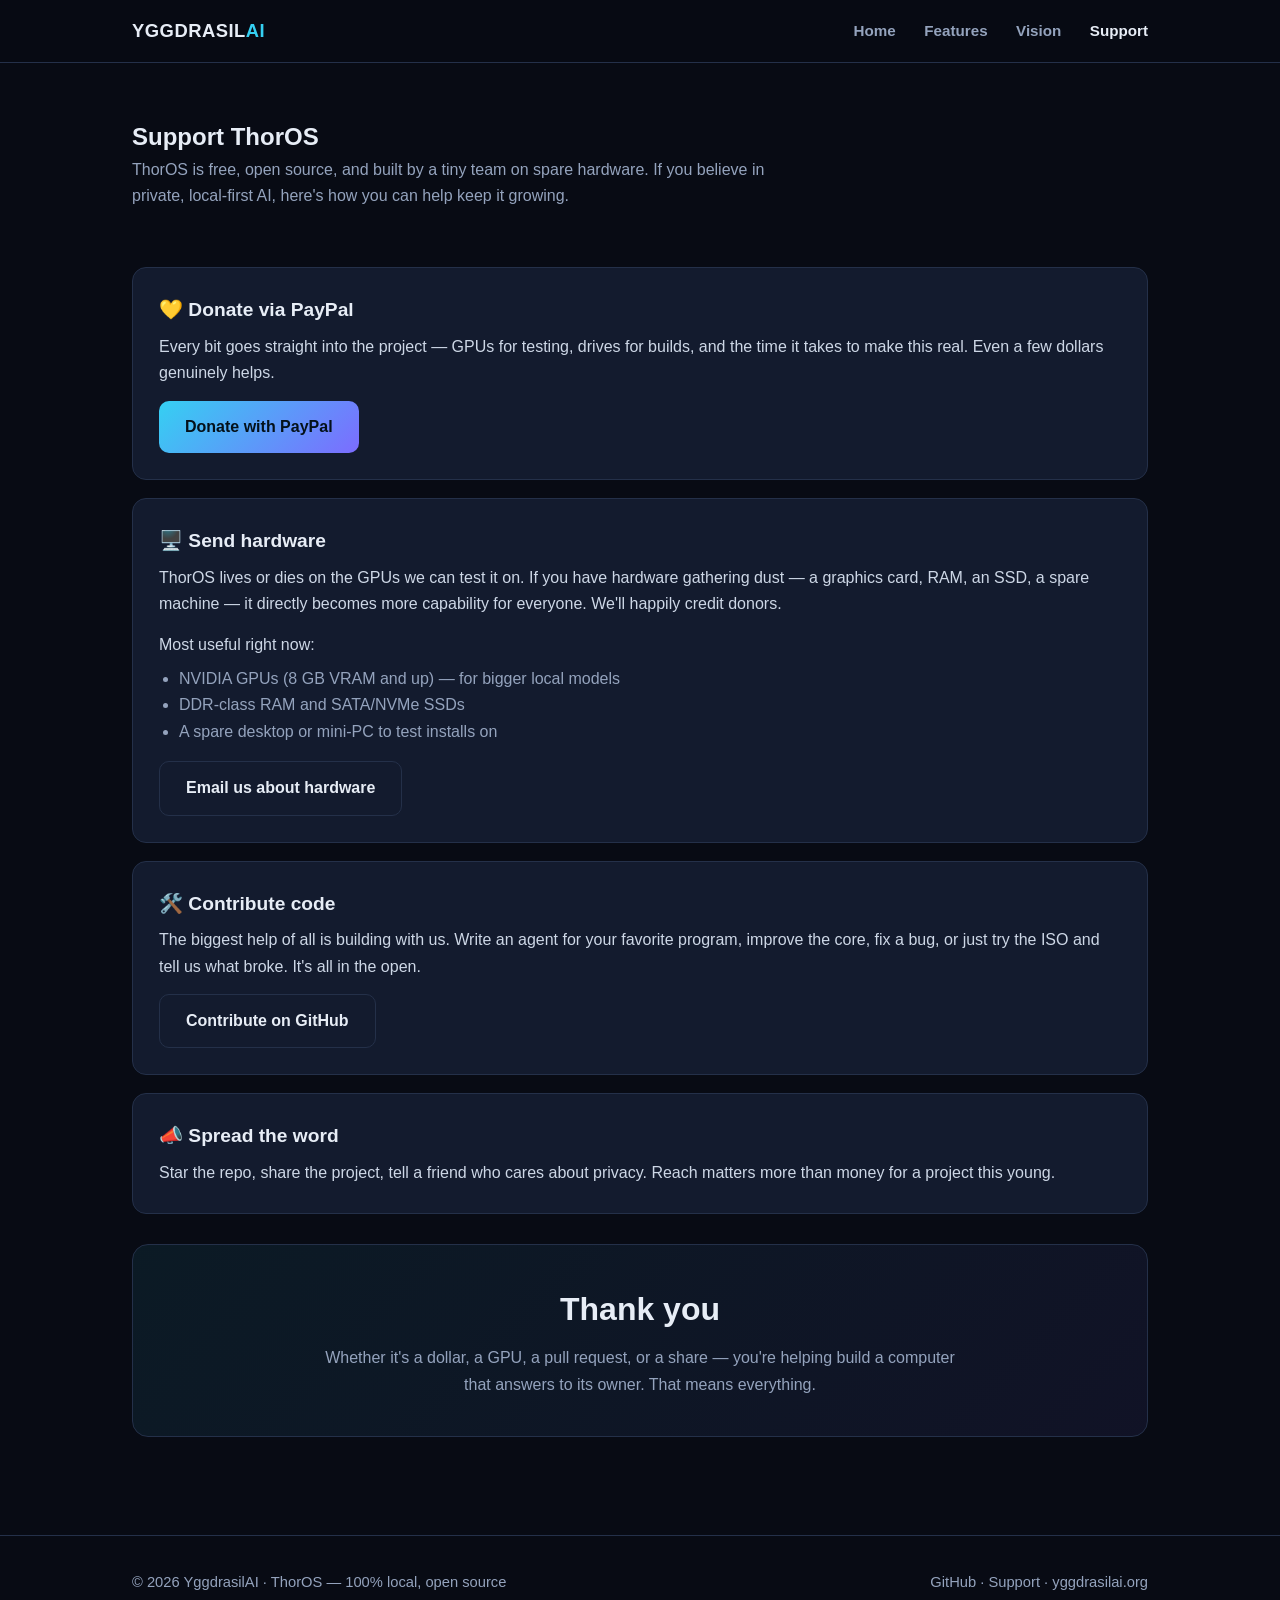
==== website/donate.html @ 90468671 "website: static ThorOS / YggdrasilAI site (home, features, vision, support)" ====
<!DOCTYPE html>
<html lang="en">
<head>
<meta charset="utf-8">
<meta name="viewport" content="width=device-width, initial-scale=1">
<title>Support — ThorOS</title>
<meta name="description" content="ThorOS is built by a tiny team on a shoestring. Support it with a PayPal donation, by sending hardware, or by contributing code.">
<link rel="stylesheet" href="style.css">
</head>
<body>

<header class="nav"><div class="container">
  <a class="brand" href="index.html">YGGDRASIL<span>AI</span></a>
  <nav class="links">
    <a href="index.html">Home</a>
    <a href="features.html">Features</a>
    <a href="vision.html">Vision</a>
    <a href="donate.html" class="active">Support</a>
  </nav>
</div></header>

<div class="page-head"><div class="container">
  <h2>Support ThorOS</h2>
  <p class="sub">ThorOS is free, open source, and built by a tiny team on spare hardware. If you
  believe in private, local-first AI, here's how you can help keep it growing.</p>
</div></div>

<section style="padding-top:18px"><div class="container">

  <div class="support-opt">
    <h3>💛 Donate via PayPal</h3>
    <p>Every bit goes straight into the project — GPUs for testing, drives for builds, and the
    time it takes to make this real. Even a few dollars genuinely helps.</p>
    <a class="btn primary" href="https://www.paypal.com/paypalme/REPLACE_ME">Donate with PayPal</a>
  </div>

  <div class="support-opt">
    <h3>🖥️ Send hardware</h3>
    <p>ThorOS lives or dies on the GPUs we can test it on. If you have hardware gathering dust —
    a graphics card, RAM, an SSD, a spare machine — it directly becomes more capability for
    everyone. We'll happily credit donors.</p>
    <p style="margin-bottom:0">Most useful right now:</p>
    <ul style="color:var(--muted);margin:8px 0 16px 20px">
      <li>NVIDIA GPUs (8&nbsp;GB VRAM and up) — for bigger local models</li>
      <li>DDR-class RAM and SATA/NVMe SSDs</li>
      <li>A spare desktop or mini-PC to test installs on</li>
    </ul>
    <a class="btn ghost" href="mailto:contact@yggdrasilai.org?subject=ThorOS%20hardware%20donation">Email us about hardware</a>
  </div>

  <div class="support-opt">
    <h3>🛠️ Contribute code</h3>
    <p>The biggest help of all is building with us. Write an agent for your favorite program,
    improve the core, fix a bug, or just try the ISO and tell us what broke. It's all in the open.</p>
    <a class="btn ghost" href="https://github.com/csakytech/YggdrasilOS">Contribute on GitHub</a>
  </div>

  <div class="support-opt" style="margin-bottom:0">
    <h3>📣 Spread the word</h3>
    <p style="margin-bottom:0">Star the repo, share the project, tell a friend who cares about
    privacy. Reach matters more than money for a project this young.</p>
  </div>

  <div class="callout" style="margin-top:30px">
    <h2>Thank you</h2>
    <p class="sub" style="margin:10px auto 0">Whether it's a dollar, a GPU, a pull request, or a
    share — you're helping build a computer that answers to its owner. That means everything.</p>
  </div>

</div></section>

<footer><div class="container">
  <div>© 2026 YggdrasilAI · ThorOS — 100% local, open source</div>
  <div><a href="https://github.com/csakytech/YggdrasilOS">GitHub</a> ·
       <a href="donate.html">Support</a> ·
       <a href="https://www.yggdrasilai.org">yggdrasilai.org</a></div>
</div></footer>

</body>
</html>
---- website/style.css ----
/* ThorOS / YggdrasilAI — site theme. Dark, Norse/cyber, lightweight, no external deps. */
:root{
  --bg:#080b14; --bg2:#0e1320; --surface:#131b2e; --border:#243049;
  --text:#e7edf6; --muted:#94a3bd; --soft:#cdd7e6;
  --accent:#35d0f2; --accent2:#7c6cff; --gold:#e3b04b;
  --maxw:1060px;
}
*{box-sizing:border-box;margin:0;padding:0}
html{scroll-behavior:smooth}
body{font-family:-apple-system,BlinkMacSystemFont,"Segoe UI",Roboto,Helvetica,Arial,sans-serif;
  background:var(--bg);color:var(--text);line-height:1.65;-webkit-font-smoothing:antialiased}
a{color:var(--accent);text-decoration:none}
a:hover{text-decoration:underline}
.container{max-width:var(--maxw);margin:0 auto;padding:0 22px}

/* nav */
header.nav{position:sticky;top:0;z-index:50;background:rgba(8,11,20,.86);
  backdrop-filter:blur(8px);border-bottom:1px solid var(--border)}
.nav .container{display:flex;align-items:center;justify-content:space-between;height:62px}
.brand{font-weight:800;letter-spacing:.5px;font-size:1.15rem;color:var(--text)}
.brand span{color:var(--accent)}
nav.links a{color:var(--muted);margin-left:24px;font-weight:600;font-size:.95rem}
nav.links a:hover,nav.links a.active{color:var(--text);text-decoration:none}

/* hero */
.hero{position:relative;text-align:center;padding:104px 0 92px;overflow:hidden}
.hero::before{content:"";position:absolute;inset:0;
  background:url('assets/wallpaper.png') center/cover;opacity:.30;z-index:-2}
.hero::after{content:"";position:absolute;inset:0;
  background:radial-gradient(ellipse at center,rgba(8,11,20,.25),var(--bg) 78%);z-index:-1}
.hero h1{font-size:clamp(2.6rem,6vw,4.4rem);font-weight:900;letter-spacing:1px;line-height:1.04}
.hero .tag{color:var(--accent);font-weight:700;margin-top:10px;letter-spacing:2px;
  text-transform:uppercase;font-size:.92rem}
.hero p.lead{max-width:680px;margin:22px auto 0;color:var(--soft);font-size:1.18rem}
.btnrow{margin-top:34px;display:flex;gap:14px;justify-content:center;flex-wrap:wrap}
.btn{display:inline-block;padding:13px 26px;border-radius:10px;font-weight:700;font-size:1rem}
.btn.primary{background:linear-gradient(135deg,var(--accent),var(--accent2));color:#04111a}
.btn.primary:hover{text-decoration:none;filter:brightness(1.08)}
.btn.ghost{border:1px solid var(--border);color:var(--text)}
.btn.ghost:hover{text-decoration:none;border-color:var(--accent);background:var(--surface)}

/* sections */
section{padding:62px 0}
.page-head{padding:54px 0 8px}
section h2{font-size:2rem;font-weight:800;margin-bottom:10px}
.sub{color:var(--muted);margin-bottom:32px;max-width:640px}
.lead-block p{margin-bottom:16px;color:var(--soft);font-size:1.07rem}

/* cards */
.grid{display:grid;grid-template-columns:repeat(auto-fit,minmax(258px,1fr));gap:18px}
.card{background:var(--surface);border:1px solid var(--border);border-radius:14px;padding:24px;
  transition:border-color .15s}
.card:hover{border-color:var(--accent)}
.card .ic{font-size:1.7rem;margin-bottom:10px}
.card h3{font-size:1.13rem;margin-bottom:8px}
.card p{color:var(--muted);font-size:.97rem}

/* feature long rows */
.feat{display:flex;gap:18px;padding:24px 0;border-bottom:1px solid var(--border)}
.feat .fic{font-size:1.8rem;flex:none;width:42px;text-align:center}
.feat h3{font-size:1.22rem;margin-bottom:5px}
.feat p{color:var(--muted)}

/* pillars */
.pillars{display:grid;grid-template-columns:repeat(auto-fit,minmax(168px,1fr));gap:12px;margin-top:8px}
.pillar{background:var(--bg2);border:1px solid var(--border);border-left:3px solid var(--gold);
  border-radius:8px;padding:15px 17px;font-weight:800;letter-spacing:1px}
.pillar small{display:block;color:var(--muted);font-weight:400;letter-spacing:0;margin-top:5px;font-size:.86rem}

/* callout / support */
.callout{background:linear-gradient(135deg,rgba(53,208,242,.08),rgba(124,108,255,.08));
  border:1px solid var(--border);border-radius:16px;padding:38px;text-align:center}
.support-opt{background:var(--surface);border:1px solid var(--border);border-radius:14px;
  padding:26px;margin-bottom:18px}
.support-opt h3{font-size:1.2rem;margin-bottom:8px}
.support-opt p{color:var(--soft);margin-bottom:14px}

.note{background:rgba(227,176,75,.10);border:1px solid rgba(227,176,75,.34);border-radius:8px;
  padding:12px 16px;color:#f0d9a8;font-size:.9rem;margin:16px 0}

/* footer */
footer{border-top:1px solid var(--border);padding:34px 0;color:var(--muted);font-size:.92rem;margin-top:36px}
footer .container{display:flex;justify-content:space-between;flex-wrap:wrap;gap:12px}
footer a{color:var(--muted)}

@media(max-width:640px){
  nav.links a{margin-left:15px;font-size:.84rem}
  .brand{font-size:1rem}
  section{padding:44px 0}
  footer .container{flex-direction:column}
}
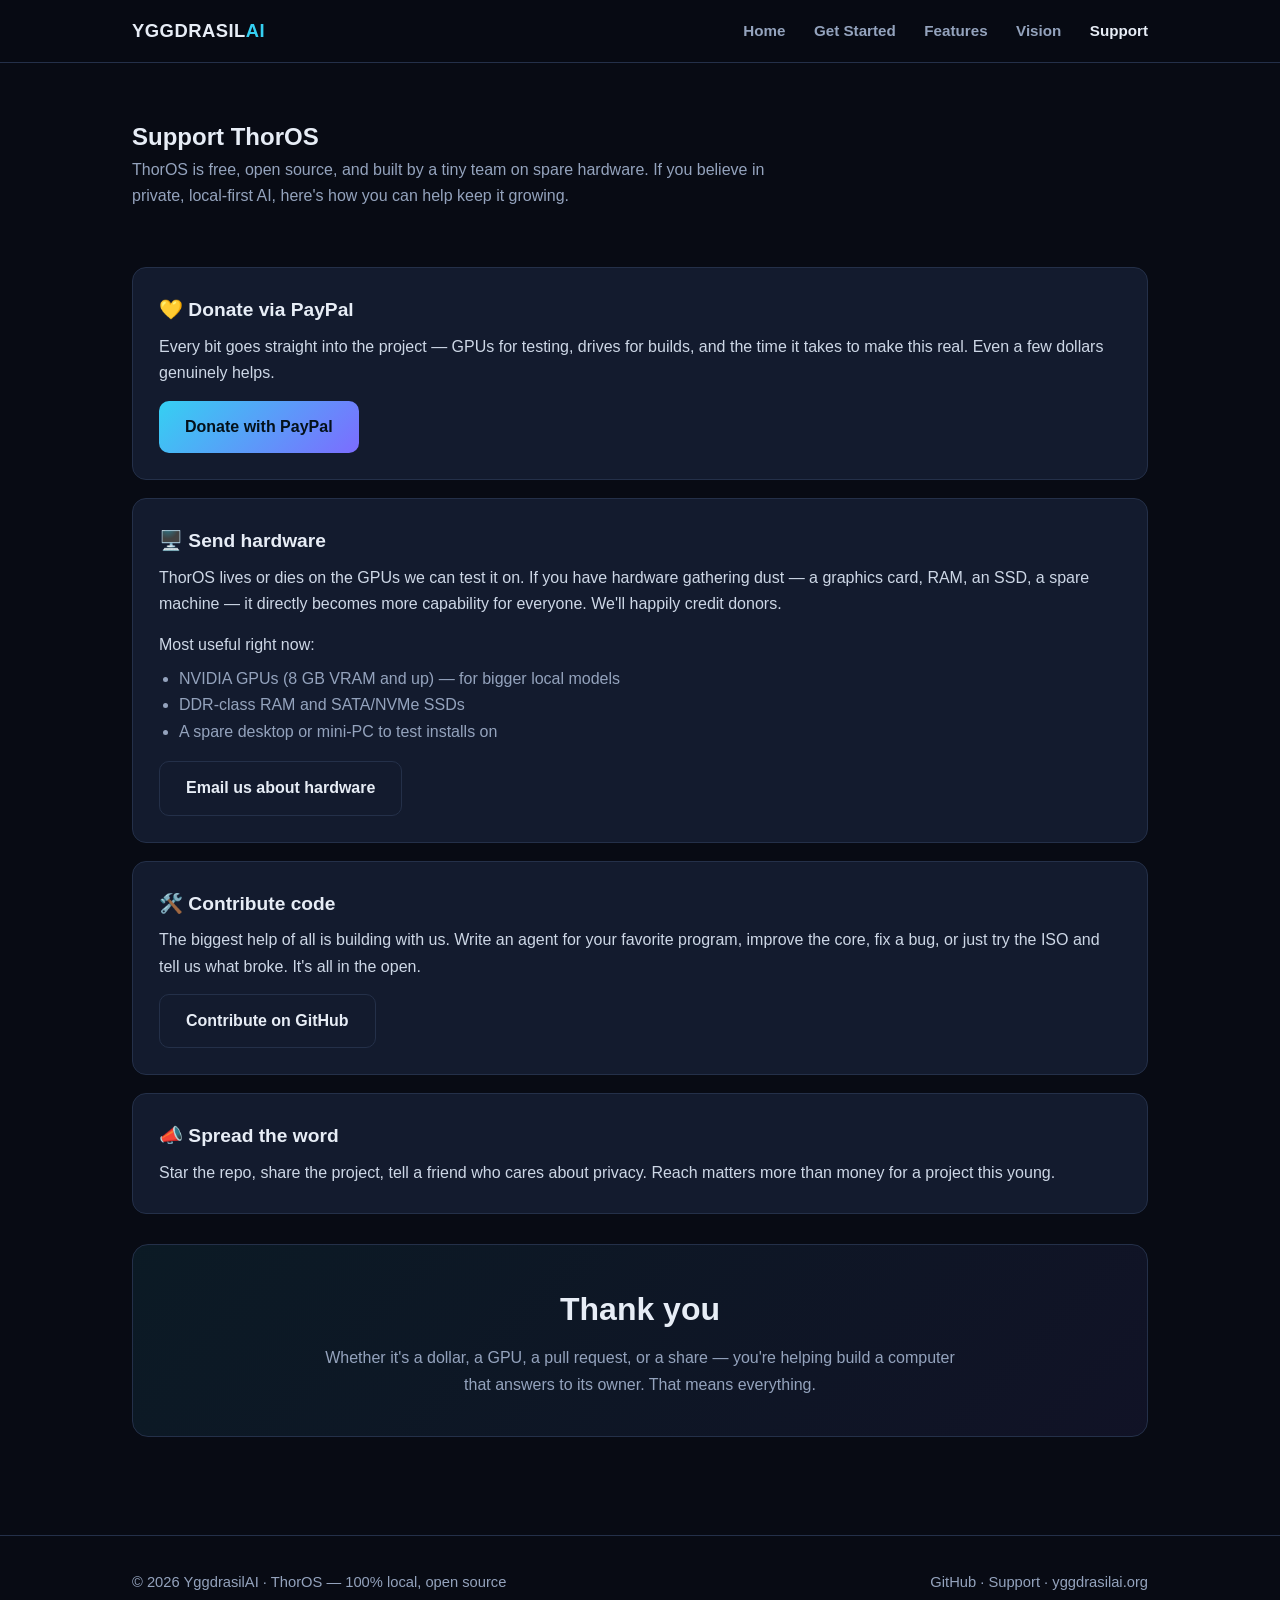
==== commit b19544fc: "website: add non-Linux-friendly Getting Started guide + nav links + download-section pointer" ====
--- a/website/donate.html
+++ b/website/donate.html
@@ -13,6 +13,7 @@
   <a class="brand" href="index.html">YGGDRASIL<span>AI</span></a>
   <nav class="links">
     <a href="index.html">Home</a>
+    <a href="guide.html">Get Started</a>
     <a href="features.html">Features</a>
     <a href="vision.html">Vision</a>
     <a href="donate.html" class="active">Support</a>
@@ -31,7 +32,7 @@
     <h3>💛 Donate via PayPal</h3>
     <p>Every bit goes straight into the project — GPUs for testing, drives for builds, and the
     time it takes to make this real. Even a few dollars genuinely helps.</p>
-    <a class="btn primary" href="https://www.paypal.com/paypalme/REPLACE_ME">Donate with PayPal</a>
+    <a class="btn primary" href="https://www.paypal.com/donate/?business=corerhce@gmail.com&no_recurring=0&item_name=Support+ThorOS+by+YggdrasilAI&currency_code=USD">Donate with PayPal</a>
   </div>
 
   <div class="support-opt">
@@ -52,7 +53,7 @@
     <h3>🛠️ Contribute code</h3>
     <p>The biggest help of all is building with us. Write an agent for your favorite program,
     improve the core, fix a bug, or just try the ISO and tell us what broke. It's all in the open.</p>
-    <a class="btn ghost" href="https://github.com/csakytech/YggdrasilOS">Contribute on GitHub</a>
+    <a class="btn ghost" href="https://github.com/csakytech/YggdrasilAI">Contribute on GitHub</a>
   </div>
 
   <div class="support-opt" style="margin-bottom:0">
@@ -71,7 +72,7 @@
 
 <footer><div class="container">
   <div>© 2026 YggdrasilAI · ThorOS — 100% local, open source</div>
-  <div><a href="https://github.com/csakytech/YggdrasilOS">GitHub</a> ·
+  <div><a href="https://github.com/csakytech/YggdrasilAI">GitHub</a> ·
        <a href="donate.html">Support</a> ·
        <a href="https://www.yggdrasilai.org">yggdrasilai.org</a></div>
 </div></footer>
--- a/website/style.css
+++ b/website/style.css
@@ -78,6 +78,20 @@
 .note{background:rgba(227,176,75,.10);border:1px solid rgba(227,176,75,.34);border-radius:8px;
   padding:12px 16px;color:#f0d9a8;font-size:.9rem;margin:16px 0}
 
+/* watch-demo lightbox */
+.modal{position:fixed;inset:0;z-index:100;background:rgba(4,6,12,.9);
+  display:none;align-items:center;justify-content:center;padding:24px}
+.modal.open{display:flex}
+.modal-box{position:relative;width:min(960px,100%);max-height:90vh}
+.modal-box .video-wrap{position:relative;width:100%;aspect-ratio:16/9;background:#000;
+  border:1px solid var(--border);border-radius:12px;overflow:hidden}
+.modal-box .video-wrap iframe{position:absolute;inset:0;width:100%;height:100%;border:0}
+.modal-close{position:absolute;top:-16px;right:-8px;width:38px;height:38px;border-radius:50%;
+  border:1px solid var(--border);background:var(--surface);color:var(--text);
+  font-size:1.4rem;line-height:1;cursor:pointer}
+.modal-close:hover{border-color:var(--accent);color:var(--accent)}
+@media(max-width:640px){.modal-close{top:-46px;right:0}}
+
 /* footer */
 footer{border-top:1px solid var(--border);padding:34px 0;color:var(--muted);font-size:.92rem;margin-top:36px}
 footer .container{display:flex;justify-content:space-between;flex-wrap:wrap;gap:12px}
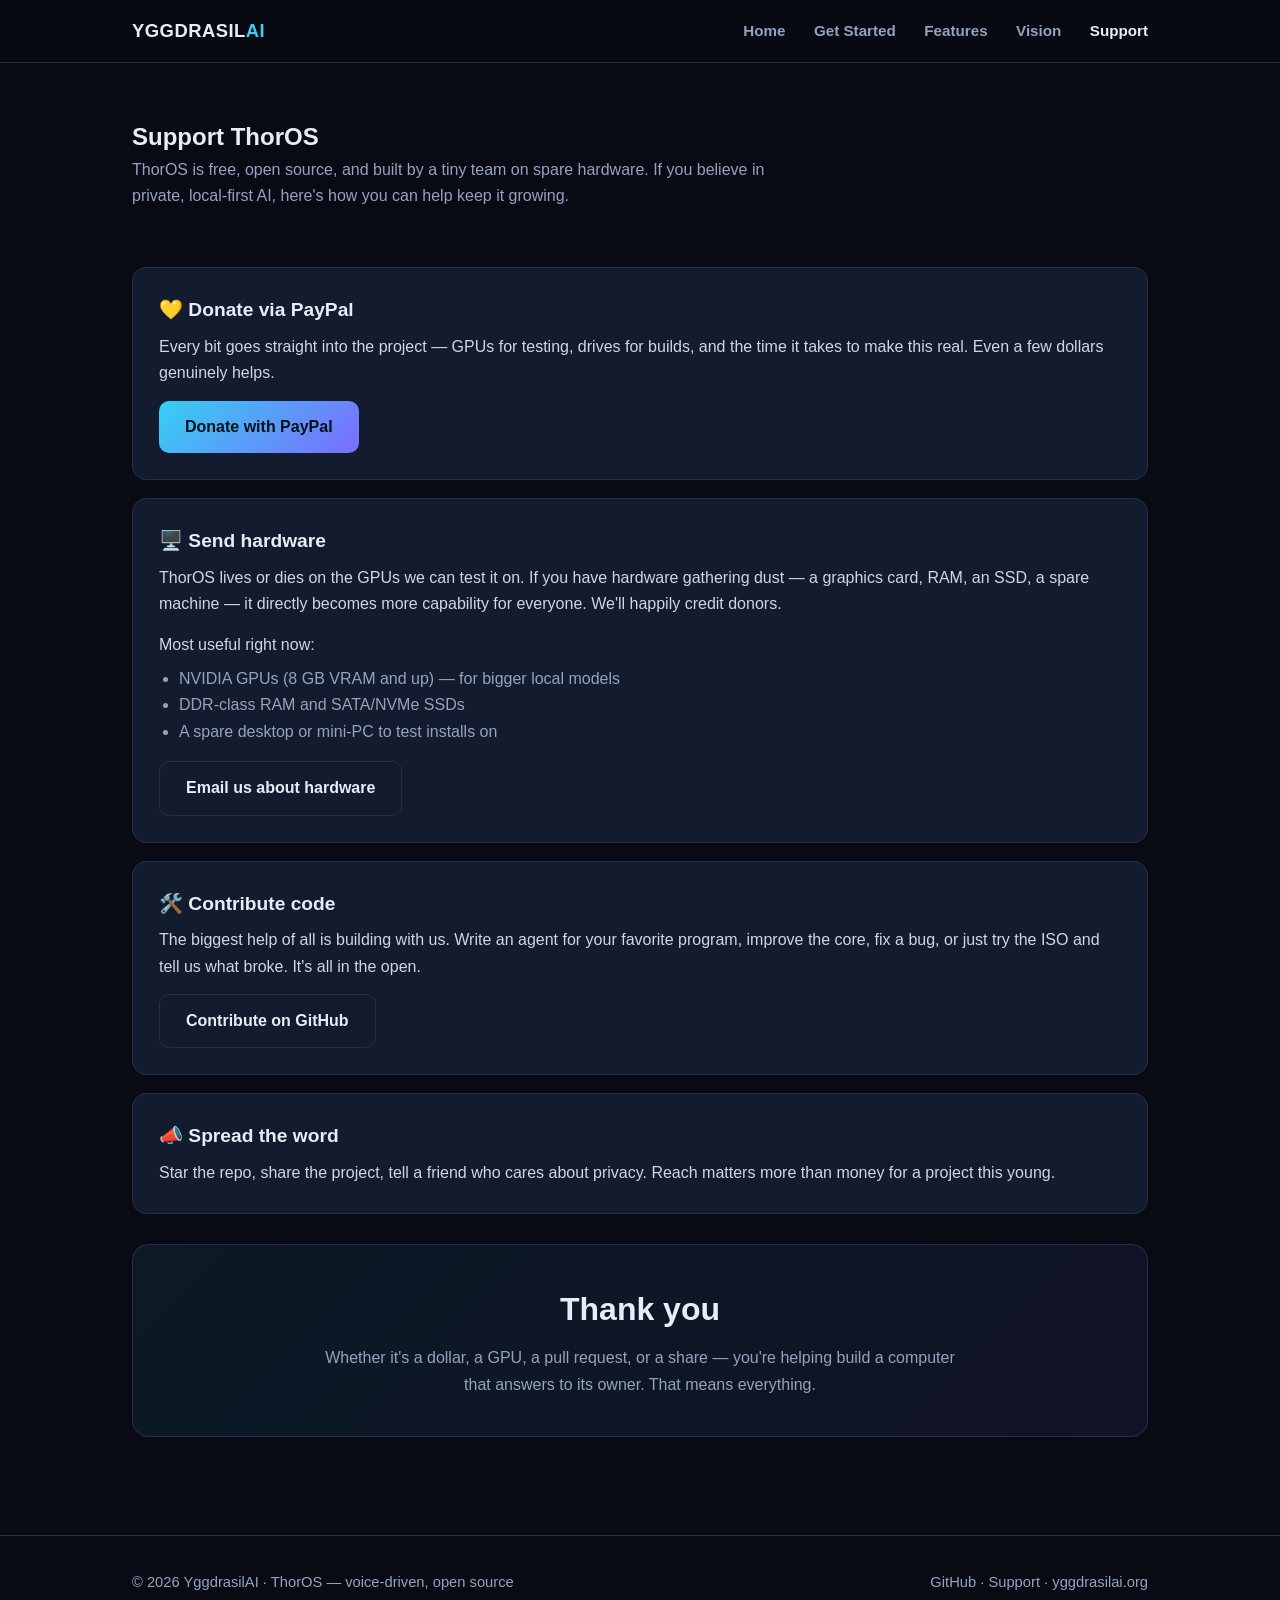
==== commit d2a9c9a8: "website: rewrite Vision around the real dream (voice-driven, accessibility, multi-agent project-buil" ====
--- a/website/donate.html
+++ b/website/donate.html
@@ -71,7 +71,7 @@
 </div></section>
 
 <footer><div class="container">
-  <div>© 2026 YggdrasilAI · ThorOS — 100% local, open source</div>
+  <div>© 2026 YggdrasilAI · ThorOS — voice-driven, open source</div>
   <div><a href="https://github.com/csakytech/YggdrasilAI">GitHub</a> ·
        <a href="donate.html">Support</a> ·
        <a href="https://www.yggdrasilai.org">yggdrasilai.org</a></div>
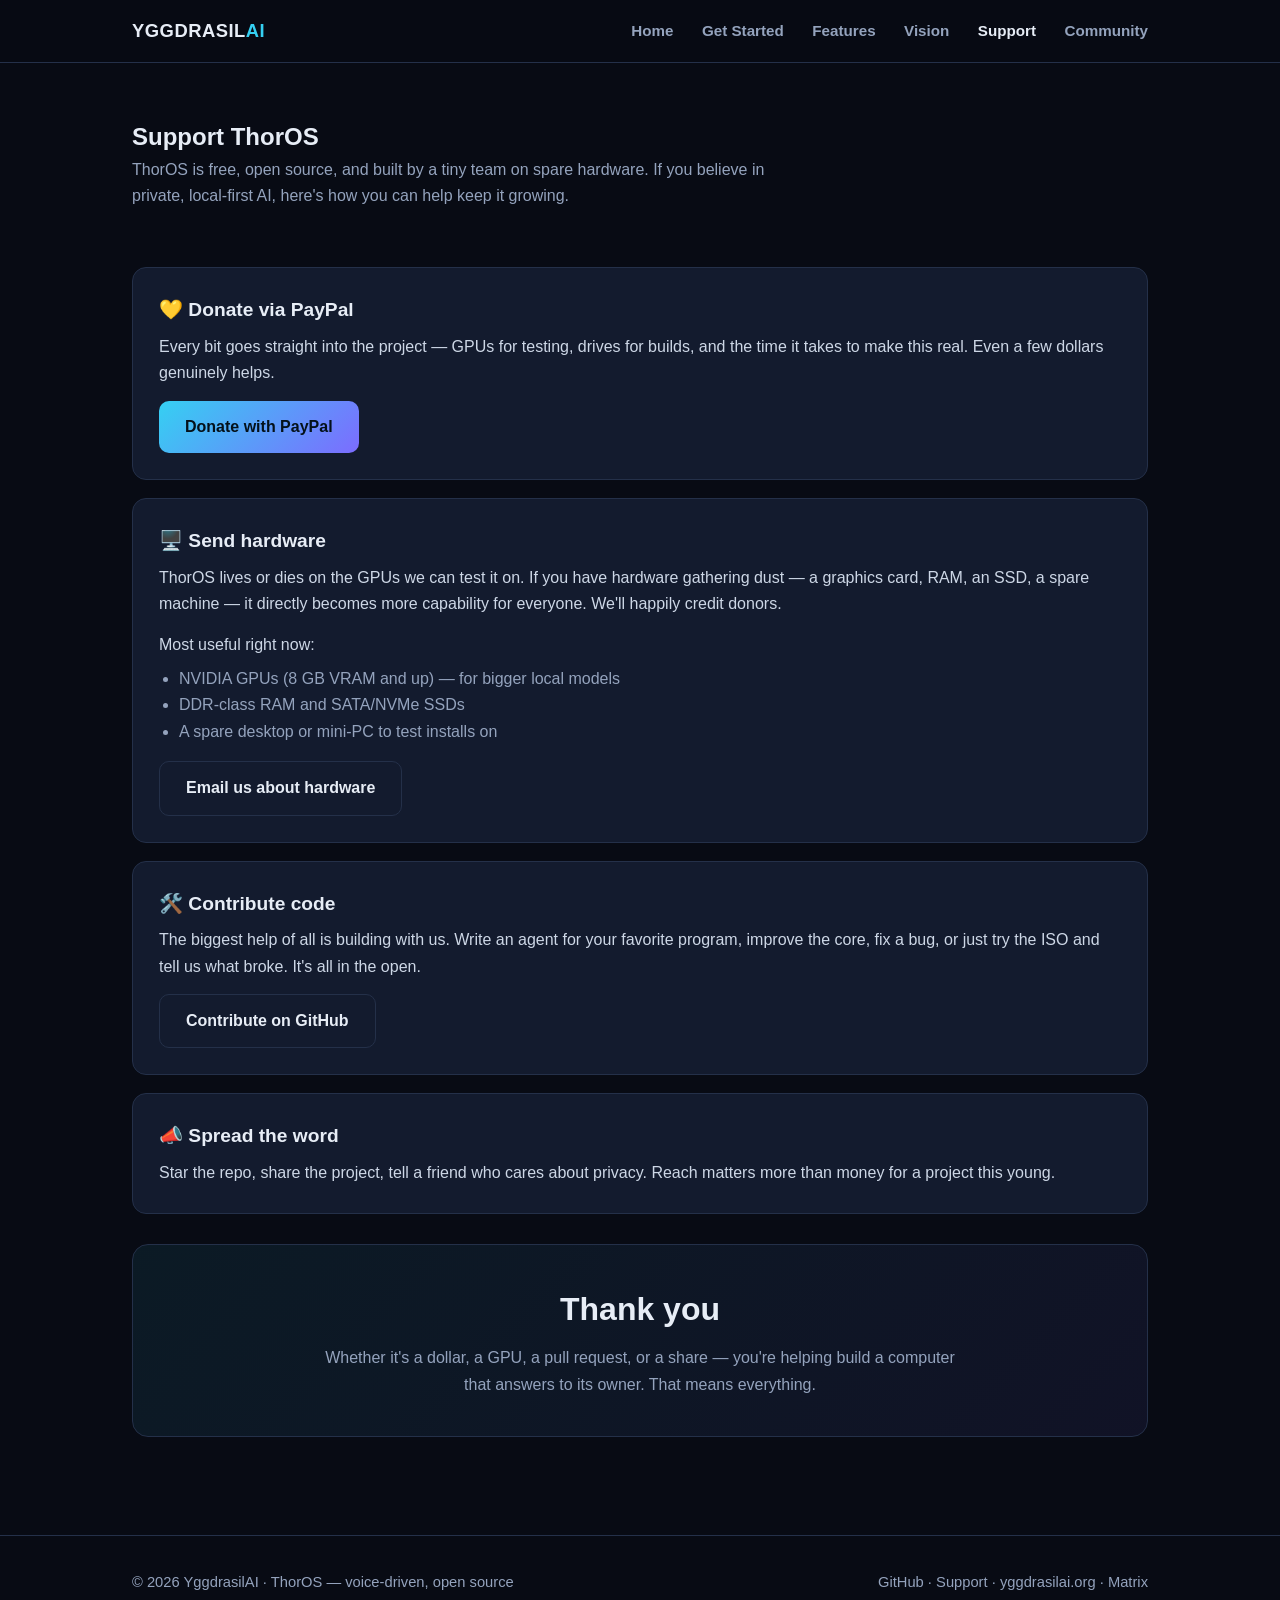
==== commit b42e52a0: "site: add Matrix Community link to the nav + footer across all pages" ====
--- a/website/donate.html
+++ b/website/donate.html
@@ -17,6 +17,7 @@
     <a href="features.html">Features</a>
     <a href="vision.html">Vision</a>
     <a href="donate.html" class="active">Support</a>
+    <a href="https://matrix.to/#/#thoros:yggdrasilai.org">Community</a>
   </nav>
 </div></header>
 
@@ -74,7 +75,8 @@
   <div>© 2026 YggdrasilAI · ThorOS — voice-driven, open source</div>
   <div><a href="https://github.com/csakytech/YggdrasilAI">GitHub</a> ·
        <a href="donate.html">Support</a> ·
-       <a href="https://www.yggdrasilai.org">yggdrasilai.org</a></div>
+       <a href="https://www.yggdrasilai.org">yggdrasilai.org</a> ·
+       <a href="https://matrix.to/#/#thoros:yggdrasilai.org">Matrix</a></div>
 </div></footer>
 
 </body>
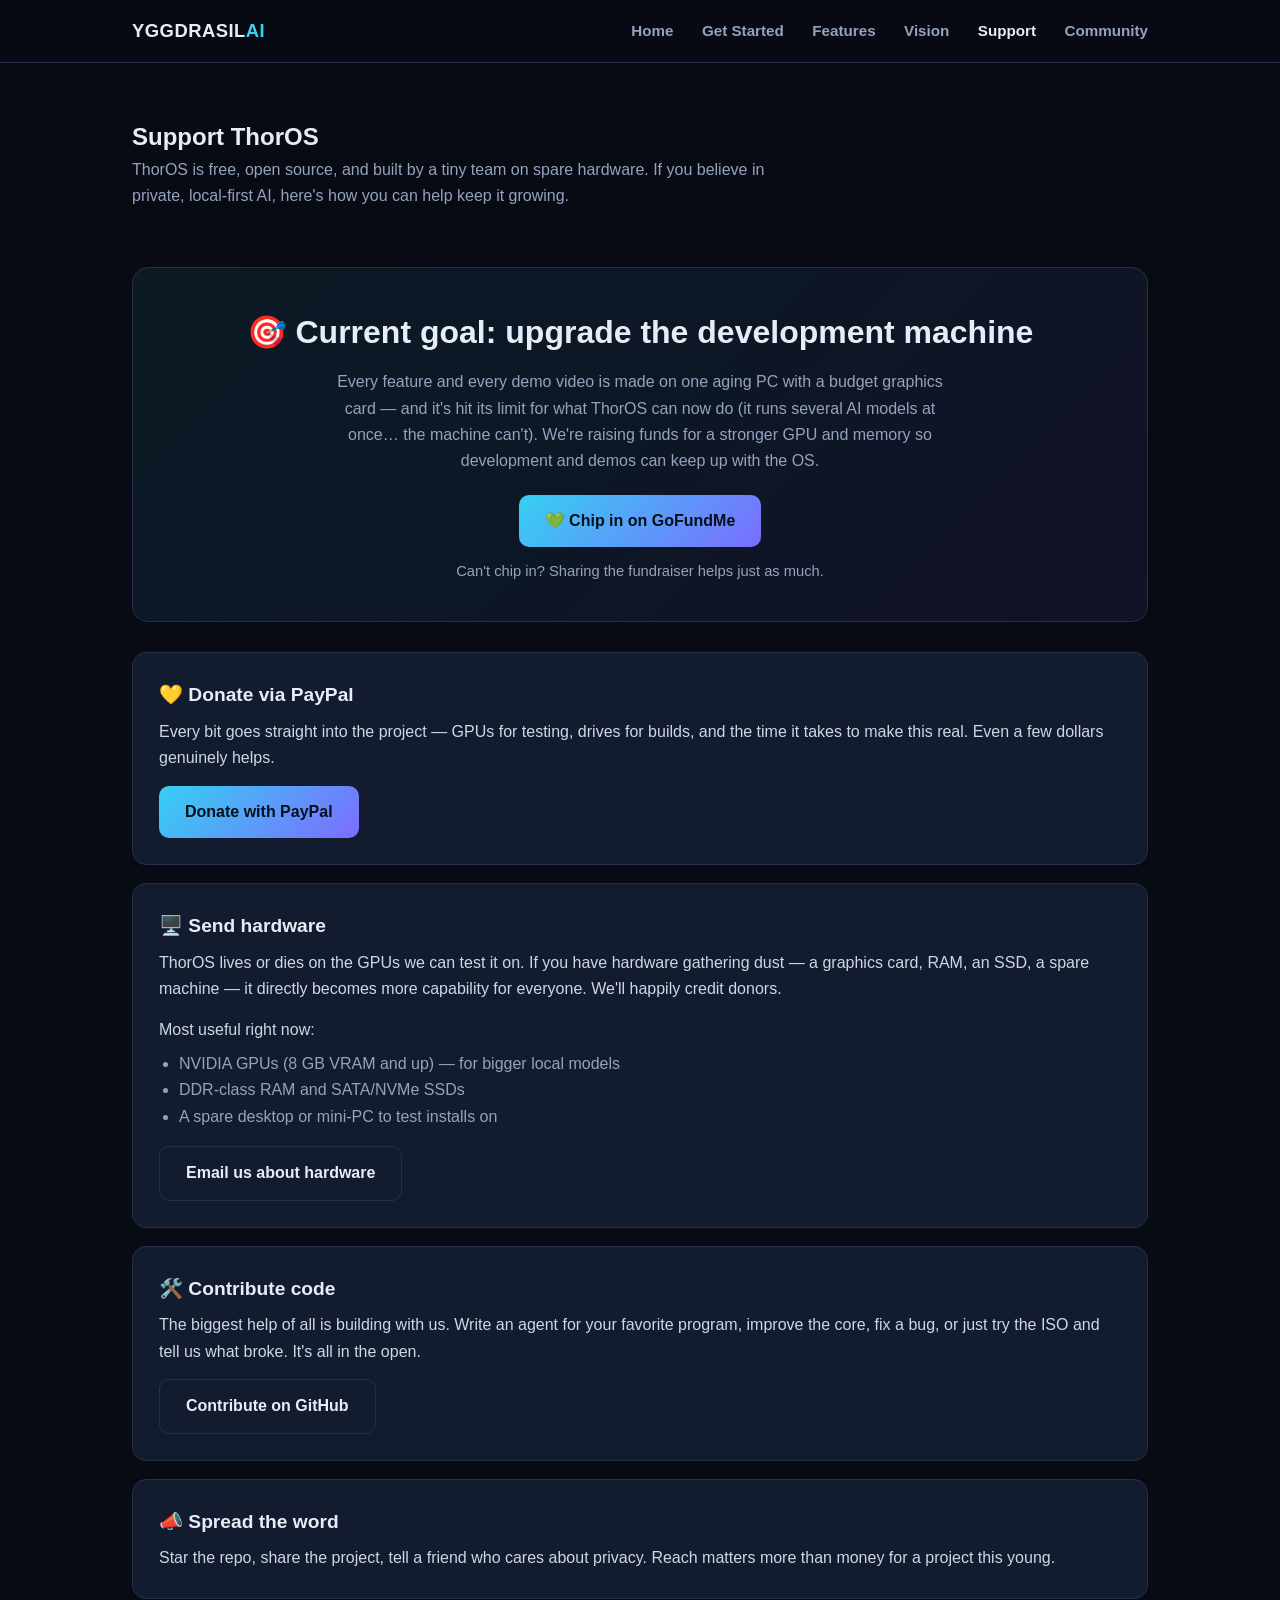
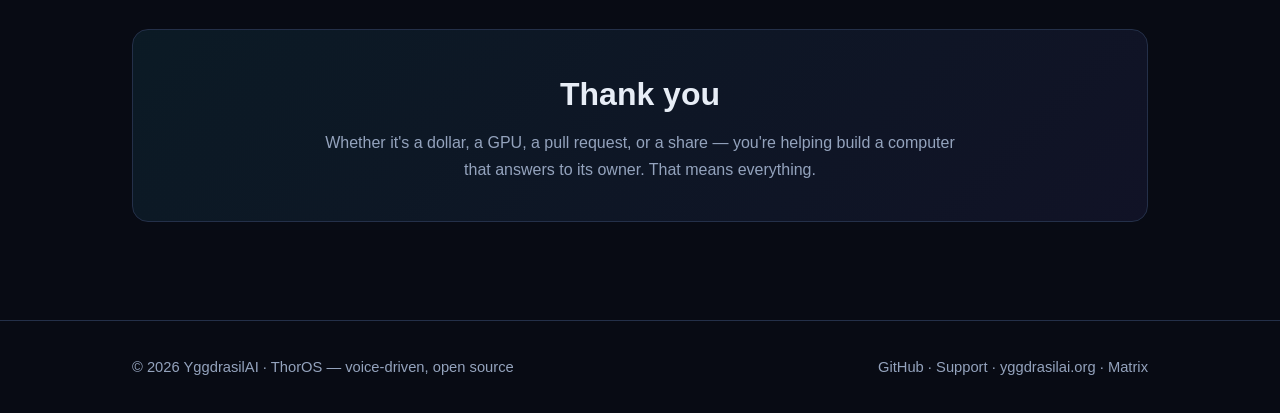
==== commit 6e87b8ae: "site: GoFundMe campaign wired in - 'Current goal' callout on Support + homepage link Co-Authored-By:" ====
--- a/website/donate.html
+++ b/website/donate.html
@@ -28,6 +28,19 @@
 </div></div>
 
 <section style="padding-top:18px"><div class="container">
+
+  <div class="callout" style="margin-bottom:30px">
+    <h2>🎯 Current goal: upgrade the development machine</h2>
+    <p class="sub" style="margin:10px auto 20px">Every feature and every demo video is made on one
+    aging PC with a budget graphics card — and it's hit its limit for what ThorOS can now do
+    (it runs several AI models at once&hellip; the machine can't). We're raising funds for a
+    stronger GPU and memory so development and demos can keep up with the OS.</p>
+    <div class="btnrow" style="margin-top:0">
+      <a class="btn primary" href="https://www.gofundme.com/f/build-a-voicecontrolled-ai-os-in-oil-city">💚 Chip in on GoFundMe</a>
+    </div>
+    <p style="margin-top:12px;color:var(--muted);font-size:.92rem">Can't chip in? Sharing the
+    fundraiser helps just as much.</p>
+  </div>
 
   <div class="support-opt">
     <h3>💛 Donate via PayPal</h3>
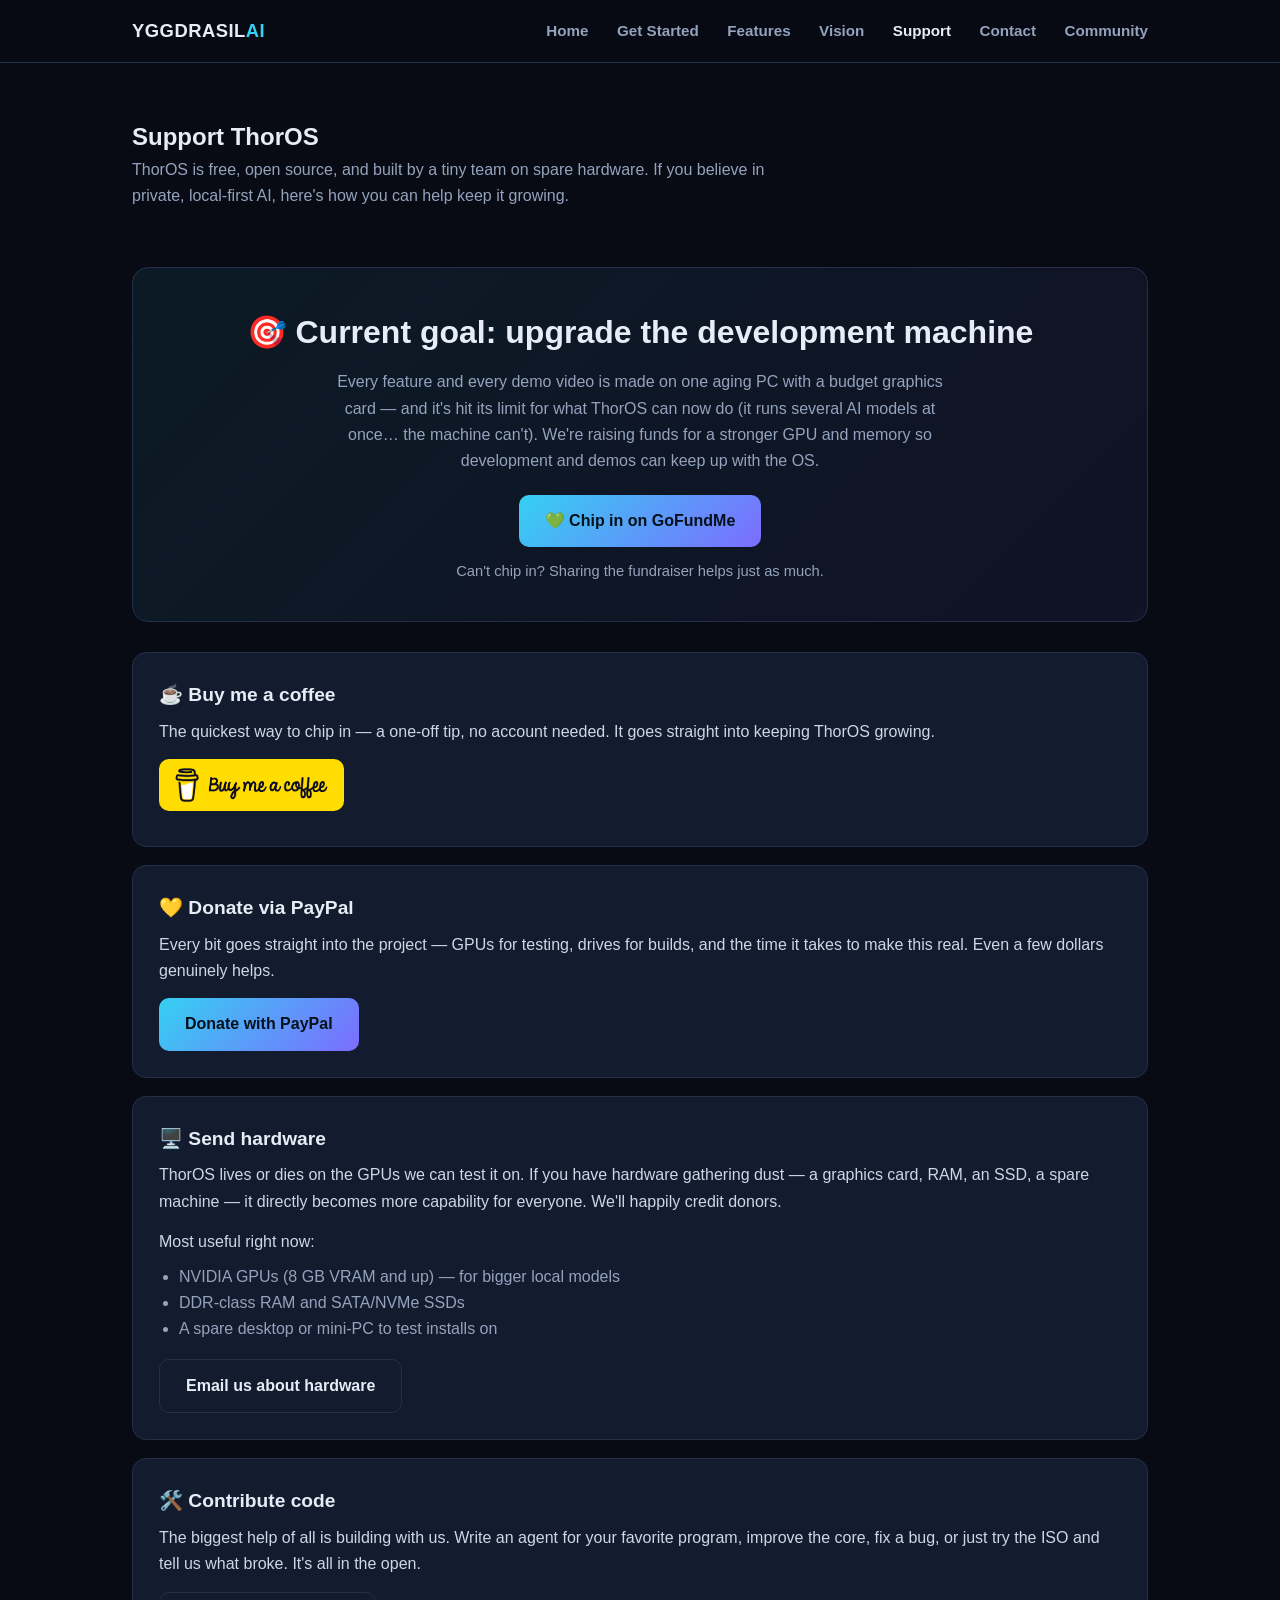
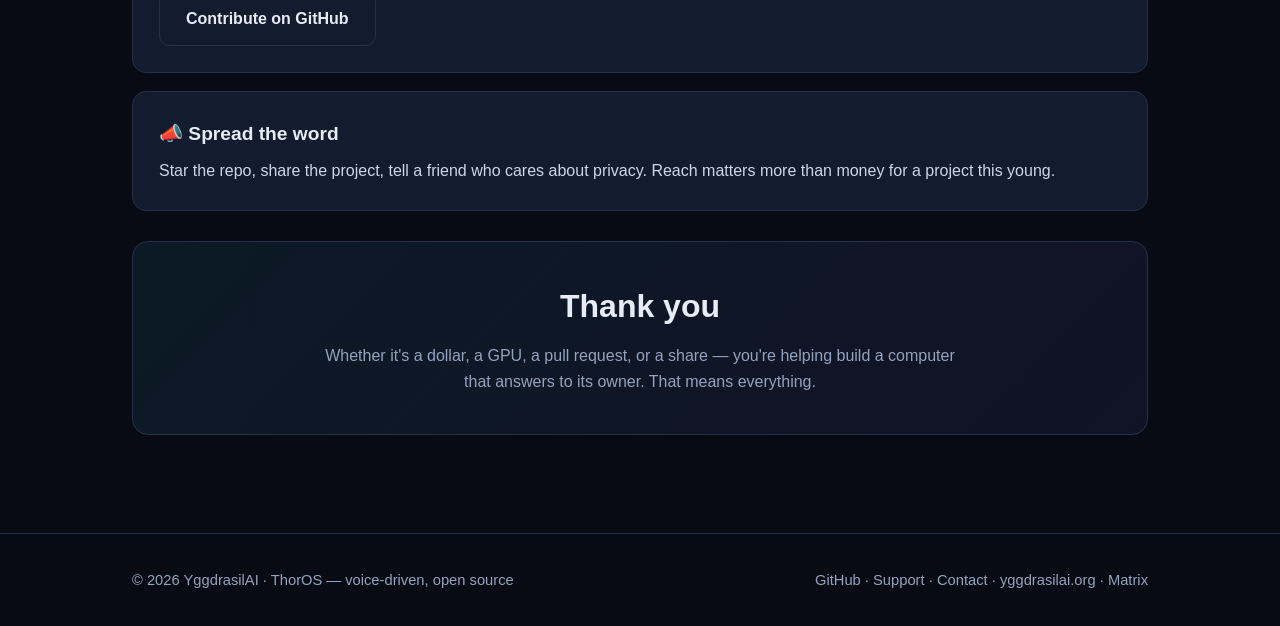
==== commit 9396b4df: "site: add Buy Me a Coffee to the Support page and front page Adds a Buy Me a Coffee button (links to" ====
--- a/website/donate.html
+++ b/website/donate.html
@@ -17,6 +17,7 @@
     <a href="features.html">Features</a>
     <a href="vision.html">Vision</a>
     <a href="donate.html" class="active">Support</a>
+    <a href="contact.html">Contact</a>
     <a href="https://matrix.to/#/#thoros:yggdrasilai.org">Community</a>
   </nav>
 </div></header>
@@ -40,6 +41,16 @@
     </div>
     <p style="margin-top:12px;color:var(--muted);font-size:.92rem">Can't chip in? Sharing the
     fundraiser helps just as much.</p>
+  </div>
+
+  <div class="support-opt">
+    <h3>☕ Buy me a coffee</h3>
+    <p>The quickest way to chip in — a one-off tip, no account needed. It goes straight into
+    keeping ThorOS growing.</p>
+    <a href="https://buymeacoffee.com/yggdrasilai" target="_blank" rel="noopener"
+       aria-label="Buy me a coffee">
+      <img src="assets/bmc-button.png" alt="Buy me a coffee"
+           style="height:52px;width:auto;border-radius:10px"></a>
   </div>
 
   <div class="support-opt">
@@ -88,6 +99,7 @@
   <div>© 2026 YggdrasilAI · ThorOS — voice-driven, open source</div>
   <div><a href="https://github.com/csakytech/YggdrasilAI">GitHub</a> ·
        <a href="donate.html">Support</a> ·
+       <a href="contact.html">Contact</a> ·
        <a href="https://www.yggdrasilai.org">yggdrasilai.org</a> ·
        <a href="https://matrix.to/#/#thoros:yggdrasilai.org">Matrix</a></div>
 </div></footer>
